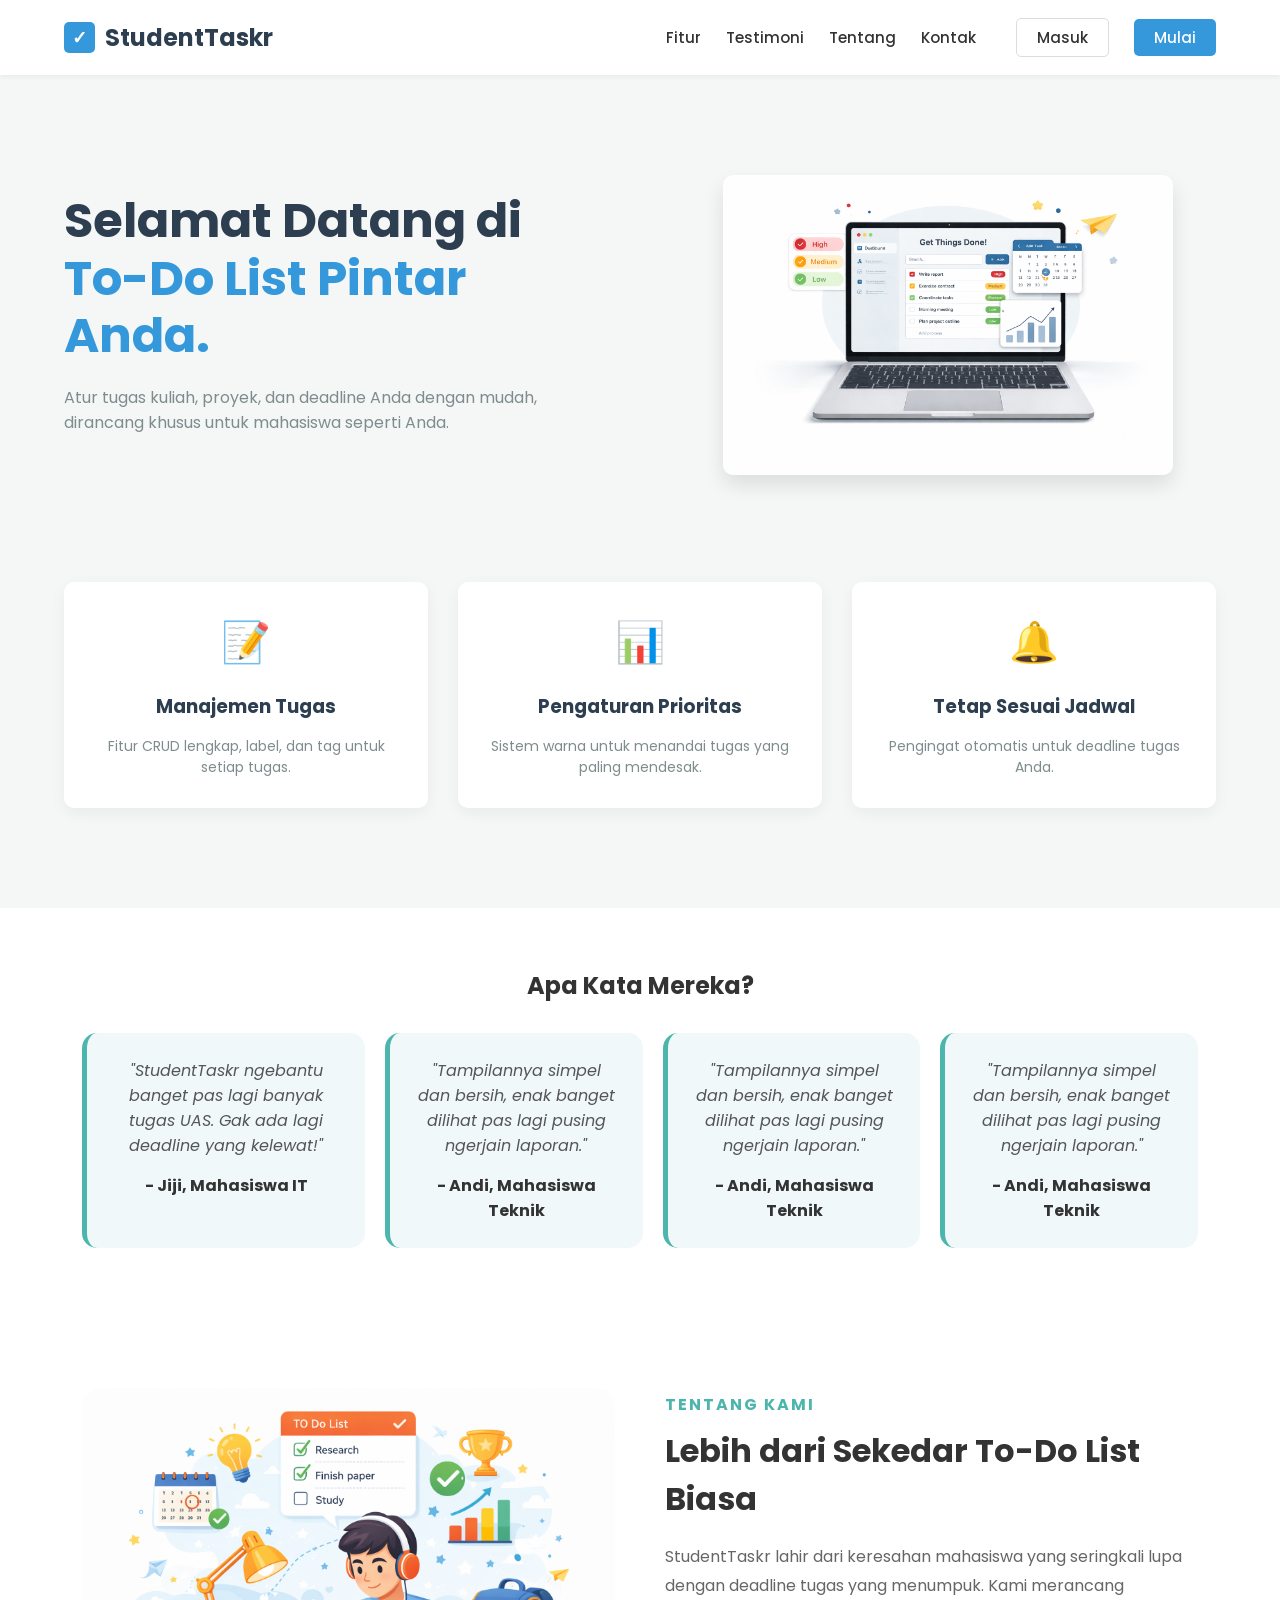
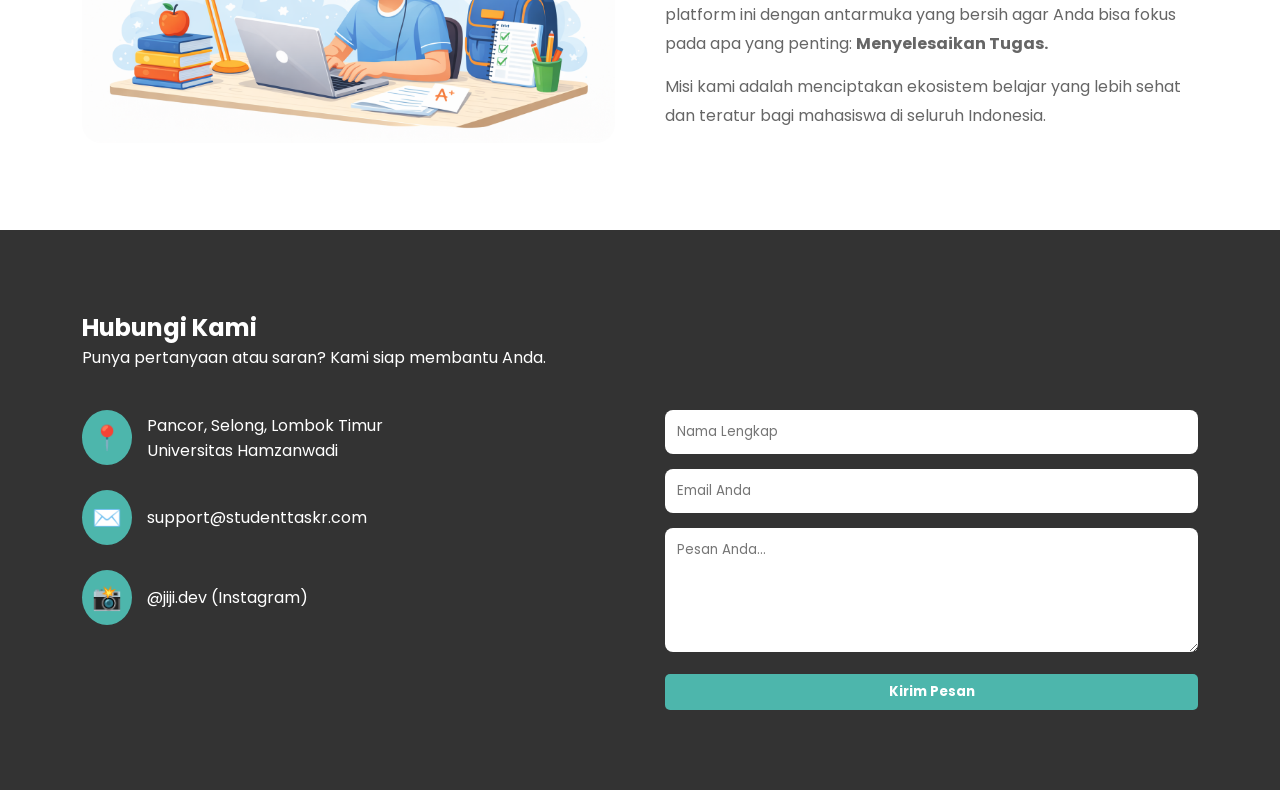
==== index.html @ 7c524e8b "Add files via upload" ====
<!DOCTYPE html>
<html lang="id">
<head>
    <meta charset="UTF-8">
    <meta name="viewport" content="width=device-width, initial-scale=1.0">
    <title>StudentTaskr - Landing Page</title>
    <link rel="stylesheet" href="style.css">
    <link href="https://fonts.googleapis.com/css2?family=Poppins:wght@400;500;600;700&display=swap" rel="stylesheet">
</head>
<body>

    <header>
        <div class="container navbar">
            <div class="logo">
                <span class="icon-check">✓</span> StudentTaskr
            </div>
            <nav>
                <ul class="">
                    <li><a href="#features">Fitur</a></li>
                    <li><a href="#testimonials">Testimoni</a></li>
                    <li><a href="#about">Tentang</a></li>
                    <li><a href="#contact">Kontak</a></li>
                    <li><a href="login.html" class="btn-login">Masuk</a></li>
                   <li><a href="mulai.html" class="btn-primary">Mulai</a></li>
                </ul>
            </nav>
        </div>
    </header>

    <section class="hero">
        <div class="container hero-wrapper">
            <div class="hero-text">
                <h1>Selamat Datang di<br><span>To-Do List Pintar Anda.</span></h1>
                <p>Atur tugas kuliah, proyek, dan deadline Anda dengan mudah, dirancang khusus untuk mahasiswa seperti Anda.</p>

            </div>
            <div class="hero-image">
                <div class="mockup-placeholder">
                    <img src="image/gambar1.png" alt="Mockup Aplikasi">
                </div>
            </div>
        </div>
    </section>

    <section  id="features" class="features" >
        <div class="container features-wrapper">
            <div class="card">
                <div class="card-icon">📝</div>
                <h3>Manajemen Tugas</h3>
                <p>Fitur CRUD lengkap, label, dan tag untuk setiap tugas.</p>
            </div>
            <div class="card">
                <div class="card-icon">📊</div>
                <h3>Pengaturan Prioritas</h3>
                <p>Sistem warna untuk menandai tugas yang paling mendesak.</p>
            </div>
            <div class="card">
                <div class="card-icon">🔔</div>
                <h3>Tetap Sesuai Jadwal</h3>
                <p>Pengingat otomatis untuk deadline tugas Anda.</p>
            </div>
        </div>
    </section>



    <section id="testimonials" class="testimonials">
    <div class="container">
        <h2 class="title">Apa Kata Mereka?</h2>
        <div class="testimonial-wrapper">
            <div class="testi-card">
                <p>"StudentTaskr ngebantu banget pas lagi banyak tugas UAS. Gak ada lagi deadline yang kelewat!"</p>
                <h4>- Jiji, Mahasiswa IT</h4>
            </div>
            <div class="testi-card">
                <p>"Tampilannya simpel dan bersih, enak banget dilihat pas lagi pusing ngerjain laporan."</p>
                <h4>- Andi, Mahasiswa Teknik</h4>
            </div>
            <div class="testi-card">
                <p>"Tampilannya simpel dan bersih, enak banget dilihat pas lagi pusing ngerjain laporan."</p>
                <h4>- Andi, Mahasiswa Teknik</h4>
            </div>
            <div class="testi-card">
                <p>"Tampilannya simpel dan bersih, enak banget dilihat pas lagi pusing ngerjain laporan."</p>
                <h4>- Andi, Mahasiswa Teknik</h4>
            </div>
        </div>
    </div>
</section>

<section id="about" class="about">
    <div class="container about-wrapper">
        <div class="about-image">
            <img src="image/gambar2.png" alt="Tentang Kami">
        </div>
        <div class="about-text">
            <span>TENTANG KAMI</span>
            <h2>Lebih dari Sekedar To-Do List Biasa</h2>
            <p>StudentTaskr lahir dari keresahan mahasiswa yang seringkali lupa dengan deadline tugas yang menumpuk. Kami merancang platform ini dengan antarmuka yang bersih agar Anda bisa fokus pada apa yang penting: <strong>Menyelesaikan Tugas.</strong></p>
            <p>Misi kami adalah menciptakan ekosistem belajar yang lebih sehat dan teratur bagi mahasiswa di seluruh Indonesia.</p>
        </div>
    </div>
</section>


<section id="contact" class="contact">
    <div class="container">
        <h2 class="section-title">Hubungi Kami</h2>
        <p class="section-subtitle">Punya pertanyaan atau saran? Kami siap membantu Anda.</p>
        
        <div class="contact-wrapper">
            <div class="contact-info">
                <div class="info-item">
                    <span>📍</span>
                    <p>Pancor, Selong, Lombok Timur<br>Universitas Hamzanwadi</p>
                </div>
                <div class="info-item">
                    <span>✉️</span>
                    <p>support@studenttaskr.com</p>
                </div>
                <div class="info-item">
                    <span>📸</span>
                    <p>@jiji.dev (Instagram)</p>
                </div>
            </div>

            <form class="contact-form">
                <input type="text" placeholder="Nama Lengkap" required>
                <input type="email" placeholder="Email Anda" required>
                <textarea placeholder="Pesan Anda..." rows="5" required></textarea>
                <button type="submit" class="btn-primary">Kirim Pesan</button>
            </form>
        </div>
    </div>
</section>

</body>
</html>
---- style.css ----
/* --- Reset Dasar --- */
* {
    margin: 0;
    padding: 0;
    box-sizing: border-box;
    font-family: 'Poppins', sans-serif; /* Menggunakan font Poppins */
}

body {
    background-color: #f4f7f6; /* Warna background abu muda */
    color: #333;
}

.container {
    width: 90%;
    max-width: 1200px;
    margin: 0 auto;
}

/* --- Navigasi --- */
header {
    background-color: white;
    padding: 20px 0;
    box-shadow: 0 2px 5px rgba(0,0,0,0.05);
}

.navbar {
    display: flex;
    justify-content: space-between;
    align-items: center;
}

.logo {
    font-size: 24px;
    font-weight: 700;
    color: #2c3e50;
    display: flex;
    align-items: center;
}

.icon-check {
    background-color: #3498db;
    color: white;
    border-radius: 5px;
    padding: 2px 8px;
    margin-right: 10px;
    font-size: 18px;
}

.navbar ul {
    list-style: none;
    display: flex;
    align-items: center;
    gap: 20px;
}

.navbar a {
    text-decoration: none;
    color: #555;
    font-weight: 500;
}

/* Container Navbar */
.navbar nav ul {
    display: flex;
    align-items: center;
    list-style: none;
    gap: 25px; /* Memberikan jarak antar menu teks */
}

/* Styling untuk teks menu */
.navbar nav ul li a {
    text-decoration: none;
    color: #333;
    font-weight: 500;
    font-size: 15px;
    transition: 0.3s;
}

.navbar nav ul li a:hover {
    color: #007bff; /* Berubah warna saat di-hover */
}

/* Jarak khusus untuk tombol agar terpisah dari menu teks */
.btn-login {
    margin-left: 15px;
    padding: 8px 16px;
    text-decoration: none;
    color: #333;
}

.btn-primary {
    padding: 10px 20px;
    background-color: #004a80; /* Sesuaikan dengan warna biru kamu */
    color: white;
    border-radius: 8px;
    text-decoration: none;
    font-weight: 600;
}

.btn-login {
    border: 1px solid #ddd;
    padding: 8px 20px;
    border-radius: 5px;
}

.btn-primary {
    background-color: #3498db;
    color: white !important;
    padding: 8px 20px;
    border-radius: 5px;
}

/* --- Hero Section --- */
.hero {
    padding: 100px 0;
}

.hero-wrapper {
    display: flex;
    justify-content: space-between;
    align-items: center;
    gap: 50px;
}

.hero-text h1 {
    font-size: 48px;
    line-height: 1.2;
    margin-bottom: 20px;
    color: #2c3e50;
}

.hero-text h1 span {
    color: #3498db; /* Warna biru untuk teks penting */
}

.hero-text p {
    color: #7f8c8d;
    margin-bottom: 30px;
    max-width: 500px;
}

.btn-cta {
    display: inline-block;
    background-color: #e67e22; /* Warna orange seperti di desain */
    color: white;
    text-decoration: none;
    padding: 15px 30px;
    border-radius: 8px;
    font-weight: 600;
    transition: background 0.3s;
}

.btn-cta:hover {
    background-color: #d35400;
}

.mockup-placeholder img {
    max-width: 100%;
    border-radius: 10px;
    box-shadow: 0 10px 20px rgba(0,0,0,0.1);
}

/* --- Features Section (Cards) --- */
.features {
    padding-bottom: 100px;
}

.features-wrapper {
    display: flex;
    justify-content: space-between;
    gap: 30px;
}

.card {
    background-color: white;
    padding: 30px;
    border-radius: 10px;
    flex: 1; /* Membagi rata lebar */
    text-align: center;
    box-shadow: 0 5px 15px rgba(0,0,0,0.05);
}

.card-icon {
    font-size: 40px;
    margin-bottom: 20px;
}

.card h3 {
    margin-bottom: 15px;
    color: #2c3e50;
}

.card p {
    color: #7f8c8d;
    font-size: 14px;
}


.hero-image img {
    max-width: 100%; /* Agar tidak melebihi container */
    width: 450px;    /* Atur angka ini sampai teks di kiri terlihat pas ukurannya */
    height: auto;
}
.hero-wrapper {
    display: flex;
    align-items: center; /* Agar teks dan gambar sejajar secara vertikal */
    justify-content: space-between;
}

.hero-text {
    flex: 1; /* Memberikan ruang yang cukup untuk teks */
    padding-right: 30px; /* Jarak antara teks dan gambar */
}

.hero-image {
    flex: 1;
    display: flex;
    justify-content: center;
}
/* ... KODE LAMA ANDA YANG SUDAH ADA (Reset, Navigasi, Hero, Features) ... */

/* --- TAMBAHKAN KODE BARU DI BAWAH INI --- */

/* 1. Membuat scroll menjadi halus */
html {
    scroll-behavior: smooth;
}

/* 2. Memberikan jarak agar judul tidak tertutup header saat melompat */
section {
    scroll-margin-top: 100px; 
}

/* 3. Efek Hover untuk Menu Navigasi (Fitur, Harga, Tentang) */
.navbar ul li a:hover {
    color: #3498db;
    transition: 0.3s;
}

/* 4. Efek Hover khusus untuk tombol Login */
.btn-login:hover {
    background-color: #f0f0f0;
    border-color: #3498db;
    color: #3498db !important;
}

/* 5. Efek Hover khusus untuk tombol Mulai */
.btn-primary:hover {
    background-color: #2980b9;
    transform: translateY(-2px);
    box-shadow: 0 4px 8px rgba(0,0,0,0.1);
    transition: 0.3s;
}

/* 6. Pastikan kursor berubah jadi tangan */
.navbar a, .btn-cta {
    cursor: pointer;
}

/* Apa Kata Mereka?*/
.testimonials {
    padding: 60px 20px;
    background-color: #fff;
    text-align: center;
}
.testimonial-wrapper {
    display: flex;
    justify-content: center;
    gap: 20px;
    margin-top: 30px;
}
.testi-card {
    background: #f0f8fa;
    padding: 25px;
    border-radius: 15px;
    max-width: 400px;
    border-left: 5px solid #4db6ac;
}
.testi-card p {
    font-style: italic;
    color: #555;
}
.testi-card h4 {
    margin-top: 15px;
    color: #333;
}


.about {
    padding: 80px 20px;
    background-color: #fff;
}

.about-wrapper {
    display: flex;
    align-items: center;
    gap: 50px;
    flex-wrap: wrap; /* Supaya responsif di HP */
}

.about-text {
    flex: 1;
    min-width: 300px;
}

.about-text span {
    color: #4db6ac;
    font-weight: 700;
    letter-spacing: 2px;
}

.about-text h2 {
    font-size: 32px;
    margin: 10px 0 20px;
    color: #333;
}

.about-text p {
    line-height: 1.8;
    color: #666;
    margin-bottom: 15px;
}

.about-image {
    flex: 1;
    min-width: 300px;
}

.about-image img {
    width: 100%;
    border-radius: 20px;
}

/* Supaya scroll-nya pas */
#about {
    scroll-margin-top: 80px;
}


.contact {
    padding: 80px 20px;
    background-color: #333; /* Warna hitam favoritmu untuk bagian penutup */
    color: white;
}

.contact-wrapper {
    display: flex;
    justify-content: space-between;
    gap: 50px;
    margin-top: 40px;
    flex-wrap: wrap;
}

.contact-info, .contact-form {
    flex: 1;
    min-width: 300px;
}

.info-item {
    display: flex;
    align-items: center;
    gap: 15px;
    margin-bottom: 25px;
}

.info-item span {
    font-size: 24px;
    background: #4db6ac;
    padding: 10px;
    border-radius: 50%;
}

.contact-form input, .contact-form textarea {
    width: 100%;
    padding: 12px;
    margin-bottom: 15px;
    border-radius: 8px;
    border: none;
    outline: none;
}

.contact-form .btn-primary {
    background-color: #4db6ac;
    border: none;
    cursor: pointer;
    width: 100%;
    font-weight: bold;
}

/* Scroll margin */
#contact {
    scroll-margin-top: 80px;
}
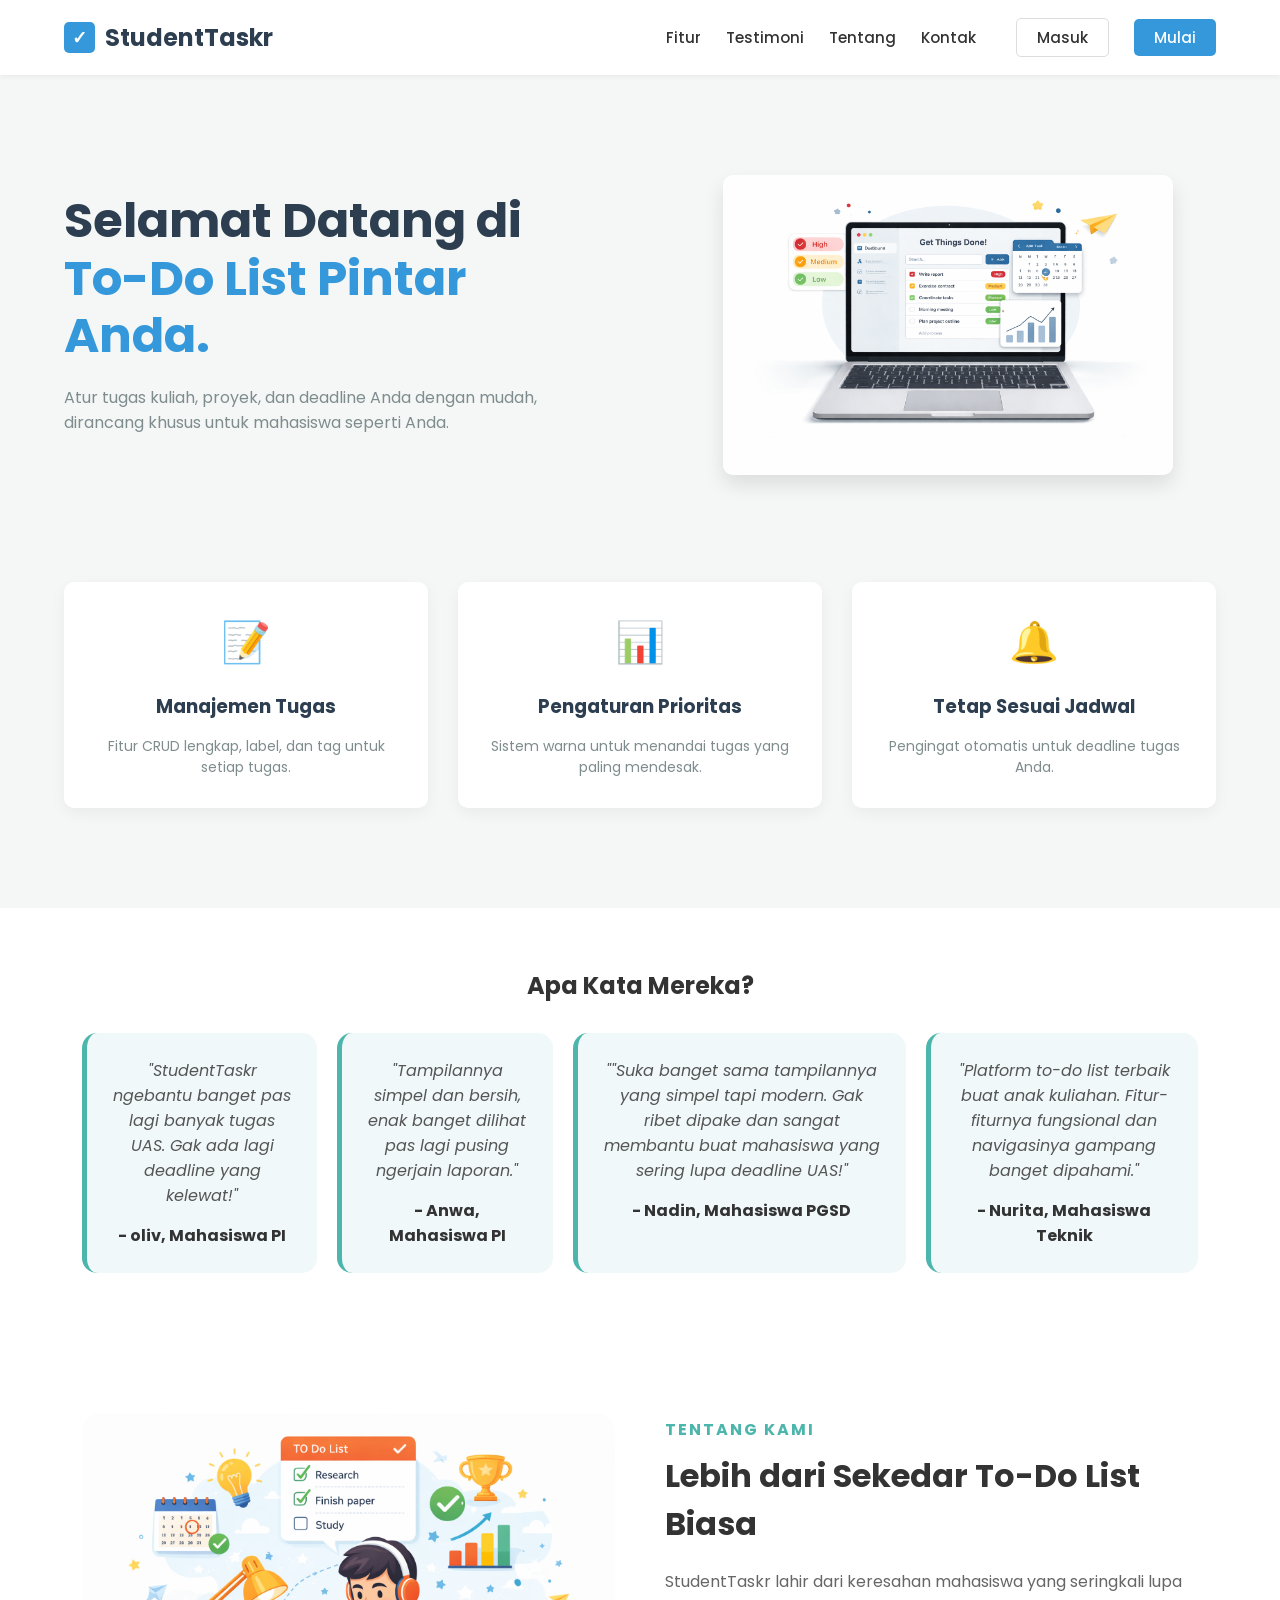
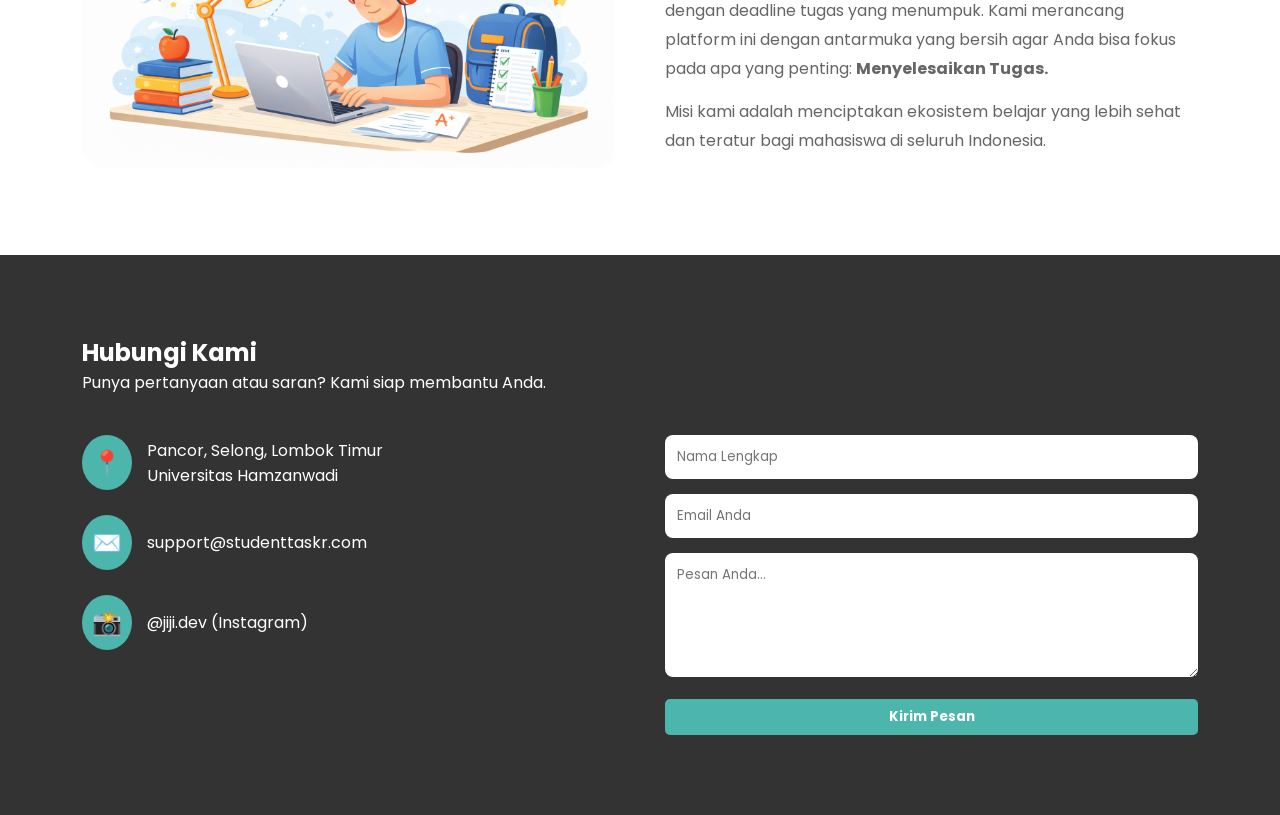
==== commit 5f25391d: "Update index.html" ====
--- a/index.html
+++ b/index.html
@@ -70,19 +70,19 @@
         <div class="testimonial-wrapper">
             <div class="testi-card">
                 <p>"StudentTaskr ngebantu banget pas lagi banyak tugas UAS. Gak ada lagi deadline yang kelewat!"</p>
-                <h4>- Jiji, Mahasiswa IT</h4>
+                <h4>- oliv, Mahasiswa PI</h4>
             </div>
             <div class="testi-card">
                 <p>"Tampilannya simpel dan bersih, enak banget dilihat pas lagi pusing ngerjain laporan."</p>
-                <h4>- Andi, Mahasiswa Teknik</h4>
+                <h4>- Anwa, Mahasiswa PI</h4>
             </div>
             <div class="testi-card">
-                <p>"Tampilannya simpel dan bersih, enak banget dilihat pas lagi pusing ngerjain laporan."</p>
-                <h4>- Andi, Mahasiswa Teknik</h4>
+                <p>""Suka banget sama tampilannya yang simpel tapi modern. Gak ribet dipake dan sangat membantu buat mahasiswa yang sering lupa deadline UAS!"</p>
+                <h4>- Nadin, Mahasiswa PGSD</h4>
             </div>
             <div class="testi-card">
-                <p>"Tampilannya simpel dan bersih, enak banget dilihat pas lagi pusing ngerjain laporan."</p>
-                <h4>- Andi, Mahasiswa Teknik</h4>
+                <p>"Platform to-do list terbaik buat anak kuliahan. Fitur-fiturnya fungsional dan navigasinya gampang banget dipahami."</p>
+                <h4>- Nurita, Mahasiswa Teknik</h4>
             </div>
         </div>
     </div>
@@ -135,4 +135,4 @@
 </section>
 
 </body>
-</html>+</html>
